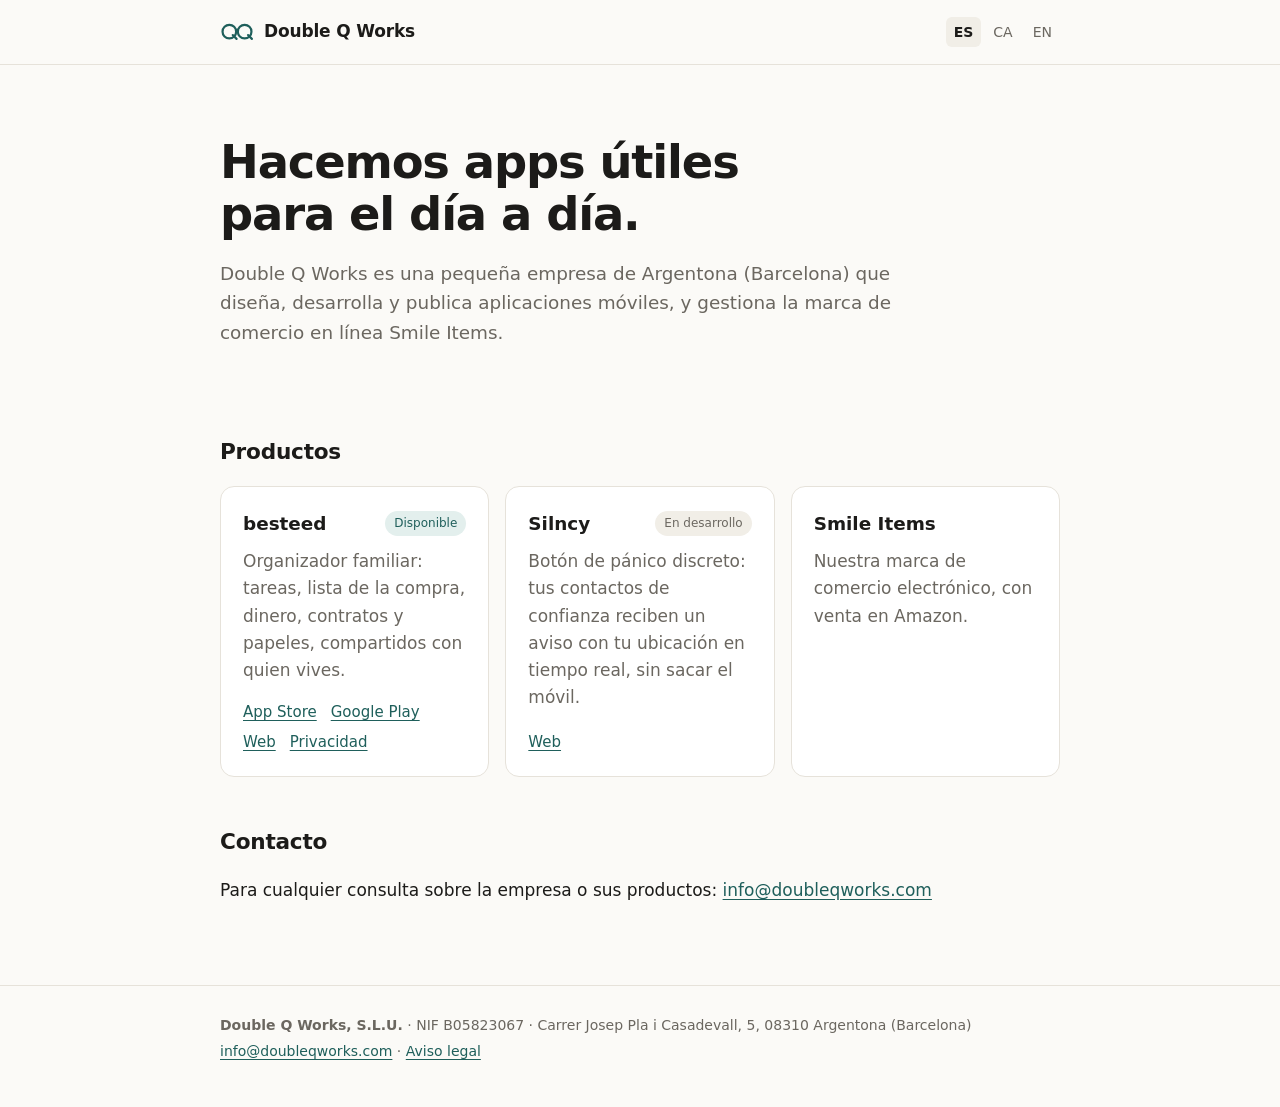
==== index.html @ 5c9b94ac "Add files via upload" ====
<!doctype html>
<html lang="es">
  <head>
    <meta charset="utf-8">
    <meta name="viewport" content="width=device-width, initial-scale=1">
    <title>Double Q Works — Apps y comercio en línea</title>
    <meta name="description" content="Double Q Works, S.L.U. desarrolla apps móviles y gestiona la marca de comercio en línea Smile Items. Argentona (Barcelona).">
    <link rel="canonical" href="https://doubleqworks.com/">
    <link rel="alternate" hreflang="es" href="https://doubleqworks.com/">
    <link rel="alternate" hreflang="ca" href="https://doubleqworks.com/ca/">
    <link rel="alternate" hreflang="en" href="https://doubleqworks.com/en/">
    <link rel="alternate" hreflang="x-default" href="https://doubleqworks.com/">
    <link rel="icon" href="/favicon.svg" type="image/svg+xml">
    <link rel="stylesheet" href="/styles.css">
    <meta property="og:title" content="Double Q Works — Apps y comercio en línea">
    <meta property="og:description" content="Double Q Works, S.L.U. desarrolla apps móviles y gestiona la marca de comercio en línea Smile Items. Argentona (Barcelona).">
    <meta property="og:url" content="https://doubleqworks.com/">
    <meta property="og:type" content="website">
  </head>
  <body>

  <header class="top">
    <div class="wrap bar">
      <a class="brand" href="/"><svg class="mark" viewBox="0 0 40 24" aria-hidden="true"><circle cx="11" cy="11" r="8"/><path d="M15 15l4.5 4.5"/><circle cx="29" cy="11" r="8"/><path d="M33 15l4.5 4.5"/></svg><span>Double Q Works</span></a>
      <nav class="langs" aria-label="Language"><span aria-current="true">ES</span><a href="/ca/" hreflang="ca" lang="ca">CA</a><a href="/en/" hreflang="en" lang="en">EN</a></nav>
    </div>
  </header>
  <main>
    <section class="hero wrap">
      <h1>Hacemos apps útiles para el día a día.</h1>
      <p class="lede">Double Q Works es una pequeña empresa de Argentona (Barcelona) que diseña, desarrolla y publica aplicaciones móviles, y gestiona la marca de comercio en línea Smile Items.</p>
    </section>

    <section class="wrap" id="products" aria-labelledby="h-products">
      <h2 id="h-products">Productos</h2>
      <ul class="cards">
        <li class="card">
          <div class="card-head"><h3>besteed</h3><span class="tag ok">Disponible</span></div>
          <p>Organizador familiar: tareas, lista de la compra, dinero, contratos y papeles, compartidos con quien vives.</p>
          <p class="links">
            <a href="https://apps.apple.com/es/app/id6807947405">App Store</a>
            <a href="https://play.google.com/store/apps/details?id=app.besteed&hl=es">Google Play</a>
            <a href="https://besteed.com/es/">Web</a>
            <a href="https://besteed.com/es/privacy/">Privacidad</a>
          </p>
        </li>
        <li class="card">
          <div class="card-head"><h3>Silncy</h3><span class="tag">En desarrollo</span></div>
          <p>Botón de pánico discreto: tus contactos de confianza reciben un aviso con tu ubicación en tiempo real, sin sacar el móvil.</p>
          <p class="links"><a href="https://silncy.com/es/">Web</a></p>
        </li>
        <li class="card">
          <div class="card-head"><h3>Smile Items</h3></div>
          <p>Nuestra marca de comercio electrónico, con venta en Amazon.</p>
        </li>
      </ul>
    </section>

    <section class="wrap contact" id="contact" aria-labelledby="h-contact">
      <h2 id="h-contact">Contacto</h2>
      <p>Para cualquier consulta sobre la empresa o sus productos: <a href="mailto:info@doubleqworks.com">info@doubleqworks.com</a></p>
    </section>
  </main>

  <footer class="foot">
    <div class="wrap">
      <p><strong>Double Q Works, S.L.U.</strong> · NIF B05823067 · Carrer Josep Pla i Casadevall, 5, 08310 Argentona (Barcelona)</p>
      <p><a href="mailto:info@doubleqworks.com">info@doubleqworks.com</a> · <a href="/aviso-legal/">Aviso legal</a></p>
    </div>
  </footer>
  </body>
</html>
---- styles.css ----
:root {
  --bg: #fbfaf7;
  --surface: #ffffff;
  --text: #1c1b19;
  --muted: #6b6760;
  --line: #e6e2da;
  --accent: #1f5f5b;
  --accent-soft: #e3efed;
  --tag: #f1eee7;
}
@media (prefers-color-scheme: dark) {
  :root {
    --bg: #141413;
    --surface: #1d1c1a;
    --text: #ecebe7;
    --muted: #a19d95;
    --line: #2e2c29;
    --accent: #7cc4bc;
    --accent-soft: #1f3331;
    --tag: #272522;
  }
}

* { box-sizing: border-box; }
html { -webkit-text-size-adjust: 100%; }
body {
  margin: 0;
  background: var(--bg);
  color: var(--text);
  font: 17px/1.6 system-ui, -apple-system, "Segoe UI", Roboto, "Helvetica Neue", Arial, sans-serif;
}
a { color: var(--accent); text-underline-offset: 3px; }
a:hover { text-decoration-thickness: 2px; }

.wrap { max-width: 880px; margin: 0 auto; padding: 0 20px; }

.top { border-bottom: 1px solid var(--line); }
.bar { display: flex; align-items: center; justify-content: space-between; height: 64px; }
.brand { display: flex; align-items: center; gap: 10px; color: var(--text); text-decoration: none; font-weight: 650; letter-spacing: -0.01em; }
.mark { width: 34px; height: 21px; fill: none; stroke: var(--accent); stroke-width: 2.6; stroke-linecap: round; }
.langs { display: flex; gap: 4px; font-size: 14px; }
.langs a, .langs span { padding: 4px 8px; border-radius: 6px; text-decoration: none; }
.langs a { color: var(--muted); }
.langs a:hover { color: var(--text); background: var(--tag); }
.langs span { color: var(--text); font-weight: 600; background: var(--tag); }

.hero { padding-top: 72px; padding-bottom: 40px; }
h1 { font-size: clamp(2rem, 5vw, 2.9rem); line-height: 1.12; letter-spacing: -0.025em; margin: 0 0 18px; max-width: 18ch; }
.lede { font-size: 1.15rem; color: var(--muted); max-width: 60ch; margin: 0; }
h2 { font-size: 1.35rem; letter-spacing: -0.01em; margin: 48px 0 16px; }
h3 { font-size: 1.15rem; margin: 0; }

.cards { list-style: none; padding: 0; margin: 0; display: grid; gap: 16px; grid-template-columns: repeat(auto-fit, minmax(240px, 1fr)); }
.card { background: var(--surface); border: 1px solid var(--line); border-radius: 14px; padding: 22px; display: flex; flex-direction: column; }
.card p { margin: 10px 0 0; color: var(--muted); }
.card-head { display: flex; align-items: center; justify-content: space-between; gap: 8px; }
.tag { font-size: 12px; padding: 3px 9px; border-radius: 99px; background: var(--tag); color: var(--muted); white-space: nowrap; }
.tag.ok { background: var(--accent-soft); color: var(--accent); }
.links { display: flex; flex-wrap: wrap; gap: 6px 14px; margin-top: auto !important; padding-top: 16px; font-size: 15px; }

.contact { padding-bottom: 64px; }

.prose { padding-top: 48px; padding-bottom: 64px; max-width: 760px; }
.prose h1 { max-width: none; }
.prose p, .prose li { color: var(--text); }
.facts { margin: 24px 0; border: 1px solid var(--line); border-radius: 12px; background: var(--surface); }
.facts div { display: grid; grid-template-columns: 180px 1fr; gap: 12px; padding: 12px 18px; border-top: 1px solid var(--line); }
.facts div:first-child { border-top: 0; }
.facts dt { color: var(--muted); }
.facts dd { margin: 0; overflow-wrap: anywhere; }
.muted { color: var(--muted); font-size: 15px; margin-top: 40px; }

.foot { border-top: 1px solid var(--line); padding: 24px 0 40px; font-size: 14px; color: var(--muted); }
.foot p { margin: 4px 0; }

@media (max-width: 560px) {
  body { font-size: 16px; }
  .hero { padding-top: 44px; }
  .facts div { grid-template-columns: 1fr; gap: 2px; }
}
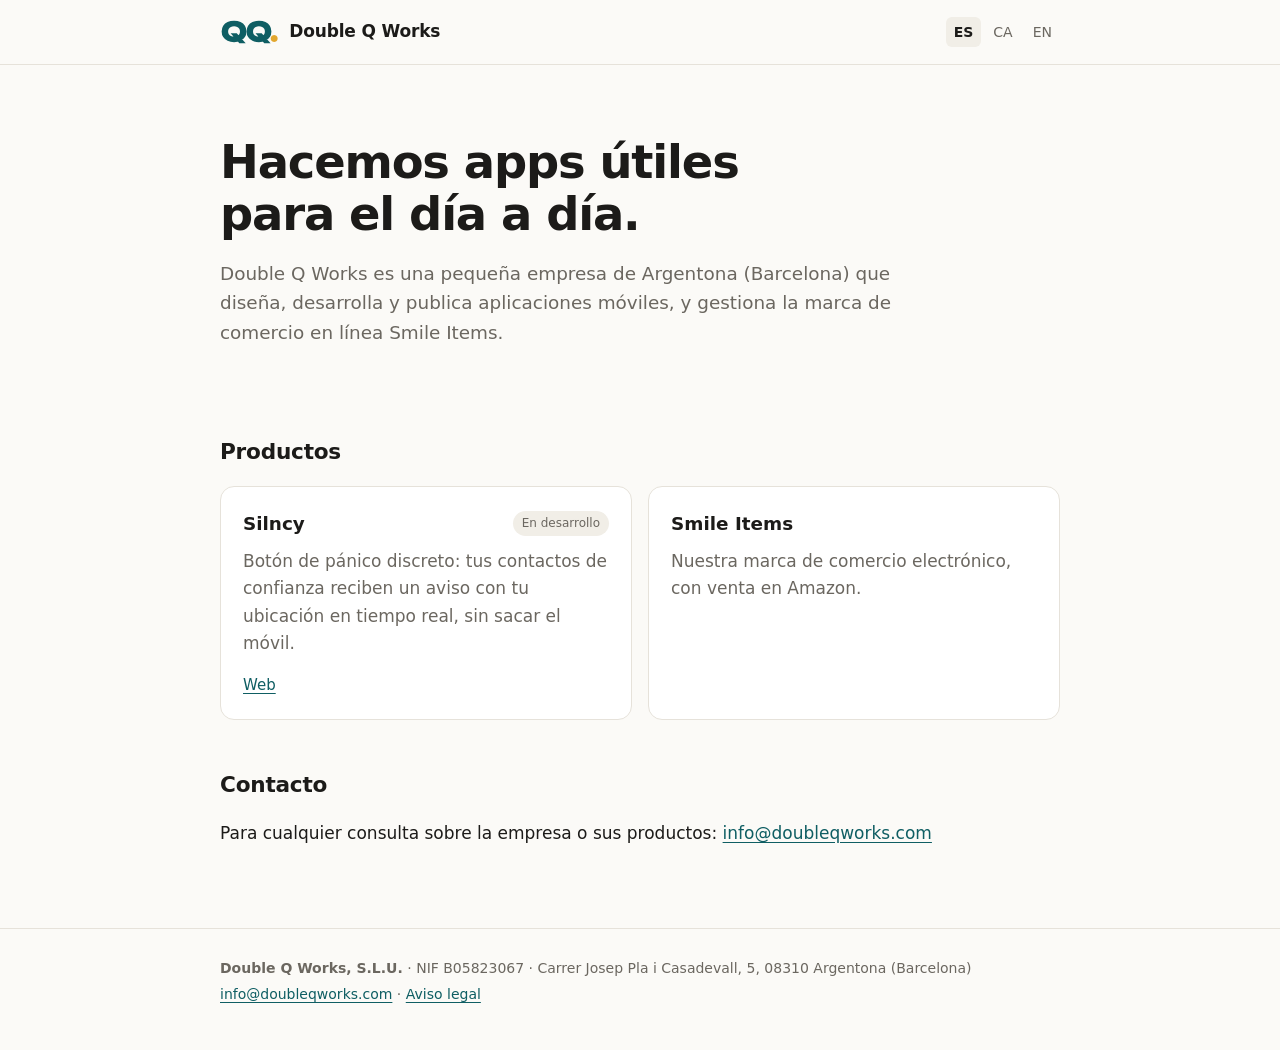
==== commit 1d9fa40f: "Logo QQ. nou, colors petroli i mostassa, favicon; amaga besteed (retirada de les botigues) Co-Author" ====
--- a/index.html
+++ b/index.html
@@ -11,6 +11,8 @@
     <link rel="alternate" hreflang="en" href="https://doubleqworks.com/en/">
     <link rel="alternate" hreflang="x-default" href="https://doubleqworks.com/">
     <link rel="icon" href="/favicon.svg" type="image/svg+xml">
+    <link rel="apple-touch-icon" href="/apple-touch-icon.png">
+    <meta name="theme-color" content="#0F5E63">
     <link rel="stylesheet" href="/styles.css">
     <meta property="og:title" content="Double Q Works — Apps y comercio en línea">
     <meta property="og:description" content="Double Q Works, S.L.U. desarrolla apps móviles y gestiona la marca de comercio en línea Smile Items. Argentona (Barcelona).">
@@ -21,7 +23,7 @@
 
   <header class="top">
     <div class="wrap bar">
-      <a class="brand" href="/"><svg class="mark" viewBox="0 0 40 24" aria-hidden="true"><circle cx="11" cy="11" r="8"/><path d="M15 15l4.5 4.5"/><circle cx="29" cy="11" r="8"/><path d="M33 15l4.5 4.5"/></svg><span>Double Q Works</span></a>
+      <a class="brand" href="/" aria-label="Double Q Works"><svg class="mark" viewBox="0 0 431 189" aria-hidden="true"><g transform="translate(5.20 165.40)"><path fill="currentColor" d="M72.0 -62.400000000000006H116.80000000000001L181.60000000000002 11.8H135.6ZM97.0 3.4000000000000004Q70.0 3.4000000000000004 49.7 -6.3999999999999995Q29.400000000000002 -16.2 18.1 -33.800000000000004Q6.800000000000001 -51.400000000000006 6.800000000000001 -75.0Q6.800000000000001 -98.60000000000001 18.1 -116.20000000000002Q29.400000000000002 -133.8 49.7 -143.60000000000002Q70.0 -153.4 97.0 -153.4Q124.0 -153.4 144.3 -143.60000000000002Q164.60000000000002 -133.8 175.90000000000003 -116.20000000000002Q187.20000000000002 -98.60000000000001 187.20000000000002 -75.0Q187.20000000000002 -51.400000000000006 175.90000000000003 -33.800000000000004Q164.60000000000002 -16.2 144.3 -6.3999999999999995Q124.0 3.4000000000000004 97.0 3.4000000000000004ZM97.0 -38.0Q110.4 -38.0 120.10000000000001 -42.5Q129.8 -47.0 135.0 -55.3Q140.20000000000002 -63.6 140.20000000000002 -75.0Q140.20000000000002 -86.4 135.0 -94.7Q129.8 -103.0 120.10000000000001 -107.5Q110.4 -112.0 97.0 -112.0Q83.60000000000001 -112.0 73.9 -107.5Q64.2 -103.0 59.0 -94.7Q53.800000000000004 -86.4 53.800000000000004 -75.0Q53.800000000000004 -63.6 59.0 -55.3Q64.2 -47.0 73.9 -42.5Q83.60000000000001 -38.0 97.0 -38.0Z"/><path fill="currentColor" d="M253.0421052631579 -62.400000000000006H297.8421052631579L362.64210526315793 11.8H316.6421052631579ZM278.0421052631579 3.4000000000000004Q251.0421052631579 3.4000000000000004 230.7421052631579 -6.3999999999999995Q210.4421052631579 -16.2 199.14210526315793 -33.800000000000004Q187.84210526315792 -51.400000000000006 187.84210526315792 -75.0Q187.84210526315792 -98.60000000000001 199.14210526315793 -116.20000000000002Q210.4421052631579 -133.8 230.7421052631579 -143.60000000000002Q251.0421052631579 -153.4 278.0421052631579 -153.4Q305.0421052631579 -153.4 325.3421052631579 -143.60000000000002Q345.64210526315793 -133.8 356.94210526315794 -116.20000000000002Q368.2421052631579 -98.60000000000001 368.2421052631579 -75.0Q368.2421052631579 -51.400000000000006 356.94210526315794 -33.800000000000004Q345.64210526315793 -16.2 325.3421052631579 -6.3999999999999995Q305.0421052631579 3.4000000000000004 278.0421052631579 3.4000000000000004ZM278.0421052631579 -38.0Q291.44210526315794 -38.0 301.14210526315793 -42.5Q310.8421052631579 -47.0 316.0421052631579 -55.3Q321.2421052631579 -63.6 321.2421052631579 -75.0Q321.2421052631579 -86.4 316.0421052631579 -94.7Q310.8421052631579 -103.0 301.14210526315793 -107.5Q291.44210526315794 -112.0 278.0421052631579 -112.0Q264.64210526315793 -112.0 254.9421052631579 -107.5Q245.2421052631579 -103.0 240.0421052631579 -94.7Q234.84210526315792 -86.4 234.84210526315792 -75.0Q234.84210526315792 -63.6 240.0421052631579 -55.3Q245.2421052631579 -47.0 254.9421052631579 -42.5Q264.64210526315793 -38.0 278.0421052631579 -38.0Z"/><path class="dot" d="M388.6842105263158 2.2Q381.6842105263158 2.2 375.88421052631577 -1.1Q370.0842105263158 -4.4 366.7842105263158 -10.2Q363.4842105263158 -16.0 363.4842105263158 -23.0Q363.4842105263158 -30.200000000000003 366.7842105263158 -35.900000000000006Q370.0842105263158 -41.6 375.88421052631577 -44.900000000000006Q381.6842105263158 -48.2 388.6842105263158 -48.2Q395.8842105263158 -48.2 401.5842105263158 -44.900000000000006Q407.2842105263158 -41.6 410.5842105263158 -35.900000000000006Q413.8842105263158 -30.200000000000003 413.8842105263158 -23.0Q413.8842105263158 -16.0 410.5842105263158 -10.2Q407.2842105263158 -4.4 401.5842105263158 -1.1Q395.8842105263158 2.2 388.6842105263158 2.2Z"/></g></svg><span>Double Q Works</span></a>
       <nav class="langs" aria-label="Language"><span aria-current="true">ES</span><a href="/ca/" hreflang="ca" lang="ca">CA</a><a href="/en/" hreflang="en" lang="en">EN</a></nav>
     </div>
   </header>
@@ -34,16 +36,6 @@
     <section class="wrap" id="products" aria-labelledby="h-products">
       <h2 id="h-products">Productos</h2>
       <ul class="cards">
-        <li class="card">
-          <div class="card-head"><h3>besteed</h3><span class="tag ok">Disponible</span></div>
-          <p>Organizador familiar: tareas, lista de la compra, dinero, contratos y papeles, compartidos con quien vives.</p>
-          <p class="links">
-            <a href="https://apps.apple.com/es/app/id6807947405">App Store</a>
-            <a href="https://play.google.com/store/apps/details?id=app.besteed&hl=es">Google Play</a>
-            <a href="https://besteed.com/es/">Web</a>
-            <a href="https://besteed.com/es/privacy/">Privacidad</a>
-          </p>
-        </li>
         <li class="card">
           <div class="card-head"><h3>Silncy</h3><span class="tag">En desarrollo</span></div>
           <p>Botón de pánico discreto: tus contactos de confianza reciben un aviso con tu ubicación en tiempo real, sin sacar el móvil.</p>
--- a/styles.css
+++ b/styles.css
@@ -4,8 +4,9 @@
   --text: #1c1b19;
   --muted: #6b6760;
   --line: #e6e2da;
-  --accent: #1f5f5b;
-  --accent-soft: #e3efed;
+  --accent: #0f5e63;
+  --accent-soft: #e2eff0;
+  --dot: #e2a72e;
   --tag: #f1eee7;
 }
 @media (prefers-color-scheme: dark) {
@@ -15,8 +16,9 @@
     --text: #ecebe7;
     --muted: #a19d95;
     --line: #2e2c29;
-    --accent: #7cc4bc;
-    --accent-soft: #1f3331;
+    --accent: #7cc4c4;
+    --accent-soft: #17302f;
+    --dot: #e2a72e;
     --tag: #272522;
   }
 }
@@ -37,7 +39,8 @@
 .top { border-bottom: 1px solid var(--line); }
 .bar { display: flex; align-items: center; justify-content: space-between; height: 64px; }
 .brand { display: flex; align-items: center; gap: 10px; color: var(--text); text-decoration: none; font-weight: 650; letter-spacing: -0.01em; }
-.mark { width: 34px; height: 21px; fill: none; stroke: var(--accent); stroke-width: 2.6; stroke-linecap: round; }
+.mark { height: 26px; width: auto; color: var(--accent); flex-shrink: 0; }
+.mark .dot { fill: var(--dot); }
 .langs { display: flex; gap: 4px; font-size: 14px; }
 .langs a, .langs span { padding: 4px 8px; border-radius: 6px; text-decoration: none; }
 .langs a { color: var(--muted); }
